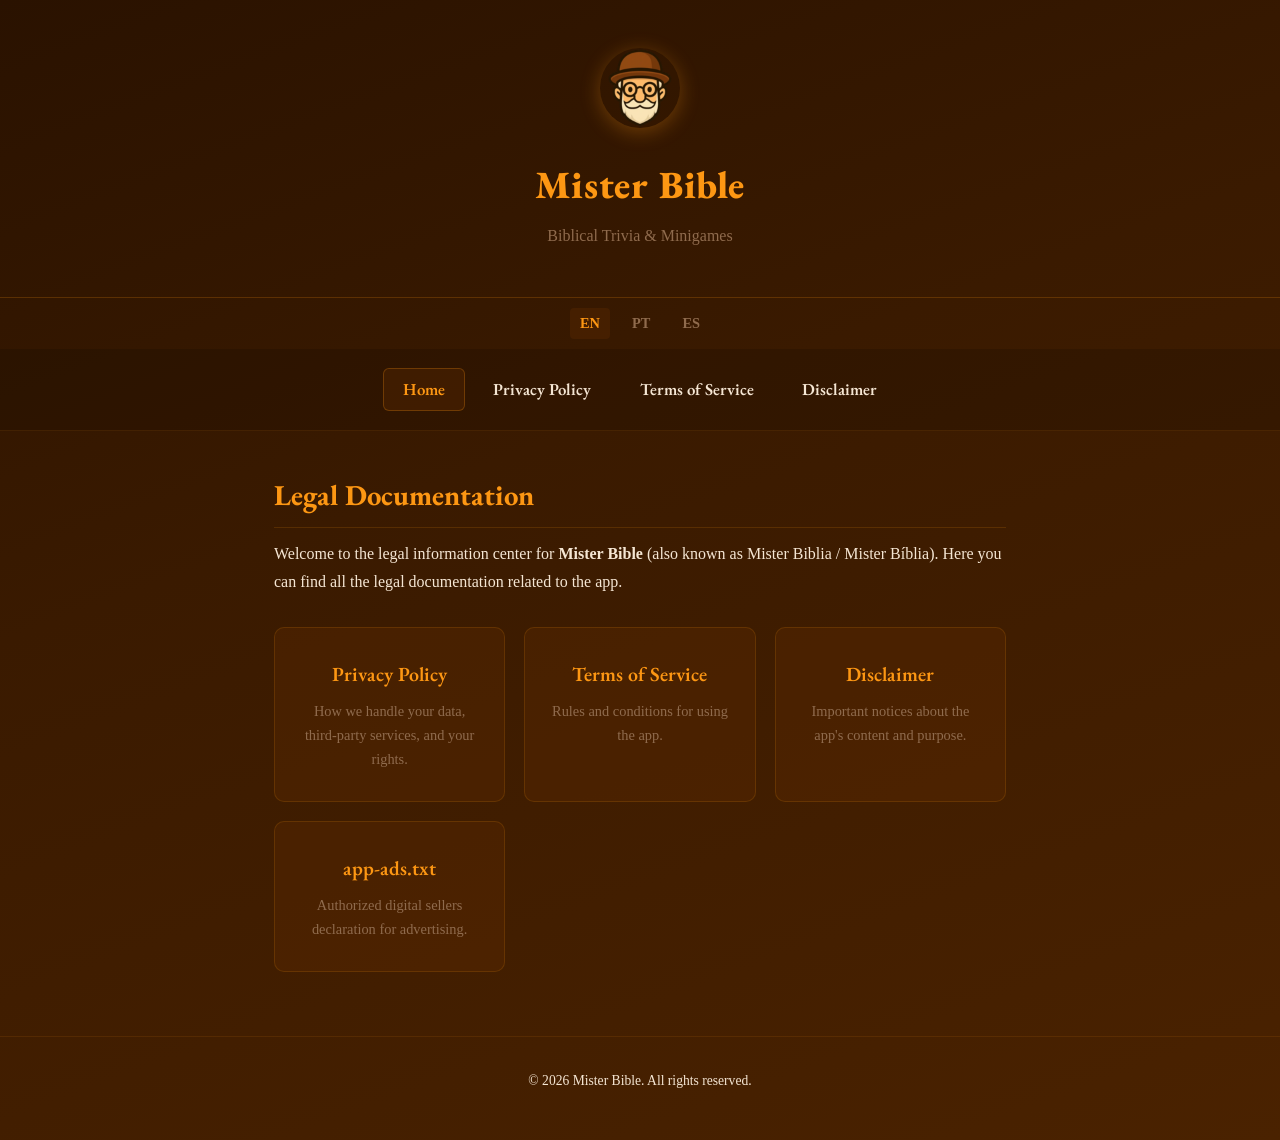
==== index.html @ 21fd506a "Add PT and ES translations with language switcher" ====
<!DOCTYPE html>
<html lang="en">
<head>
  <meta charset="UTF-8">
  <meta name="viewport" content="width=device-width, initial-scale=1.0">
  <title>Mister Bible — Legal</title>
  <link rel="stylesheet" href="style.css">
  <link rel="icon" href="assets/logo.png">
</head>
<body>
  <header>
    <img src="assets/logo.png" alt="Mister Bible">
    <h1>Mister Bible</h1>
    <p>Biblical Trivia &amp; Minigames</p>
  </header>
  <div class="lang-switcher">
    <a href="index.html" class="active-lang">EN</a>
    <a href="pt/index.html">PT</a>
    <a href="es/index.html">ES</a>
  </div>
  <nav>
    <a href="index.html" class="active">Home</a>
    <a href="privacy-policy.html">Privacy Policy</a>
    <a href="terms-of-service.html">Terms of Service</a>
    <a href="disclaimer.html">Disclaimer</a>
  </nav>
  <main>
    <h2>Legal Documentation</h2>
    <p>Welcome to the legal information center for <strong>Mister Bible</strong> (also known as Mister Biblia / Mister Bíblia). Here you can find all the legal documentation related to the app.</p>

    <div class="card-grid">
      <a href="privacy-policy.html" class="card">
        <h3>Privacy Policy</h3>
        <p>How we handle your data, third-party services, and your rights.</p>
      </a>
      <a href="terms-of-service.html" class="card">
        <h3>Terms of Service</h3>
        <p>Rules and conditions for using the app.</p>
      </a>
      <a href="disclaimer.html" class="card">
        <h3>Disclaimer</h3>
        <p>Important notices about the app's content and purpose.</p>
      </a>
      <a href="app-ads.txt" class="card">
        <h3>app-ads.txt</h3>
        <p>Authorized digital sellers declaration for advertising.</p>
      </a>
    </div>
  </main>
  <footer>
    <p>&copy; 2026 Mister Bible. All rights reserved.</p>
  </footer>
</body>
</html>
---- style.css ----
@import url('https://fonts.googleapis.com/css2?family=EB+Garamond:wght@400;600;700;900&display=swap');

:root {
  --brown: #602C02;
  --amber: #FD9713;
  --light-brown: #8F6B4D;
  --bg-dark: #3A1A00;
  --bg-card: rgba(96, 44, 2, 0.35);
  --text-light: #F5E6D3;
  --text-white: #FFFFFF;
}

* {
  margin: 0;
  padding: 0;
  box-sizing: border-box;
}

body {
  font-family: Georgia, 'Times New Roman', serif;
  background: linear-gradient(160deg, #2A1200 0%, var(--bg-dark) 40%, #4A2200 100%);
  color: var(--text-light);
  min-height: 100vh;
  line-height: 1.7;
  font-size: 16px;
}

header {
  text-align: center;
  padding: 3rem 1rem 2rem;
  border-bottom: 1px solid rgba(253, 151, 19, 0.2);
}

header img {
  width: 80px;
  height: 80px;
  border-radius: 50%;
  margin-bottom: 1rem;
  box-shadow: 0 4px 20px rgba(253, 151, 19, 0.3);
}

header h1 {
  font-family: 'EB Garamond', Georgia, serif;
  font-weight: 900;
  font-size: 2.4rem;
  color: var(--amber);
  letter-spacing: 0.02em;
}

header p {
  color: var(--light-brown);
  margin-top: 0.3rem;
  font-size: 1rem;
}

nav {
  text-align: center;
  padding: 1.2rem 1rem;
  background: rgba(0, 0, 0, 0.15);
  border-bottom: 1px solid rgba(253, 151, 19, 0.1);
  display: flex;
  justify-content: center;
  flex-wrap: wrap;
  gap: 0.5rem;
}

nav a {
  color: var(--text-light);
  text-decoration: none;
  font-family: 'EB Garamond', Georgia, serif;
  font-weight: 600;
  font-size: 1.05rem;
  padding: 0.4rem 1.2rem;
  border-radius: 6px;
  transition: all 0.25s ease;
  border: 1px solid transparent;
}

nav a:hover,
nav a.active {
  color: var(--amber);
  background: var(--bg-card);
  border-color: rgba(253, 151, 19, 0.25);
}

main {
  max-width: 780px;
  margin: 0 auto;
  padding: 2.5rem 1.5rem 4rem;
}

h2 {
  font-family: 'EB Garamond', Georgia, serif;
  font-weight: 700;
  font-size: 1.8rem;
  color: var(--amber);
  margin-top: 2.5rem;
  margin-bottom: 0.8rem;
  padding-bottom: 0.4rem;
  border-bottom: 1px solid rgba(253, 151, 19, 0.15);
}

h2:first-child {
  margin-top: 0;
}

h3 {
  font-family: 'EB Garamond', Georgia, serif;
  font-weight: 600;
  font-size: 1.3rem;
  color: var(--text-white);
  margin-top: 1.8rem;
  margin-bottom: 0.5rem;
}

p {
  margin-bottom: 1rem;
  color: var(--text-light);
}

ul, ol {
  margin: 0.5rem 0 1rem 1.5rem;
}

li {
  margin-bottom: 0.4rem;
}

a {
  color: var(--amber);
  text-decoration: none;
  transition: opacity 0.2s;
}

a:hover {
  opacity: 0.8;
  text-decoration: underline;
}

.card-grid {
  display: grid;
  grid-template-columns: repeat(auto-fit, minmax(220px, 1fr));
  gap: 1.2rem;
  margin-top: 2rem;
}

.card {
  background: var(--bg-card);
  border: 1px solid rgba(253, 151, 19, 0.15);
  border-radius: 10px;
  padding: 1.8rem 1.5rem;
  text-align: center;
  transition: all 0.3s ease;
  text-decoration: none;
  display: block;
}

.card:hover {
  transform: translateY(-3px);
  border-color: rgba(253, 151, 19, 0.4);
  box-shadow: 0 8px 30px rgba(0, 0, 0, 0.3);
  text-decoration: none;
}

.card h3 {
  color: var(--amber);
  margin: 0 0 0.5rem;
  font-size: 1.25rem;
}

.card p {
  color: var(--light-brown);
  font-size: 0.9rem;
  margin: 0;
}

.effective-date {
  color: var(--light-brown);
  font-size: 0.9rem;
  font-style: italic;
  margin-bottom: 2rem;
}

.lang-switcher {
  text-align: center;
  padding: 0.6rem 1rem;
  display: flex;
  justify-content: center;
  gap: 0.8rem;
}

.lang-switcher a {
  color: var(--light-brown);
  text-decoration: none;
  font-size: 0.9rem;
  font-weight: 600;
  padding: 0.2rem 0.6rem;
  border-radius: 4px;
  transition: all 0.2s ease;
}

.lang-switcher a:hover {
  color: var(--amber);
  text-decoration: none;
  opacity: 1;
}

.lang-switcher a.active-lang {
  color: var(--amber);
  background: var(--bg-card);
}

footer {
  text-align: center;
  padding: 2rem 1rem;
  border-top: 1px solid rgba(253, 151, 19, 0.1);
  color: var(--light-brown);
  font-size: 0.85rem;
}

@media (max-width: 600px) {
  header h1 {
    font-size: 1.8rem;
  }

  main {
    padding: 1.5rem 1rem 3rem;
  }

  nav a {
    font-size: 0.95rem;
    padding: 0.35rem 0.8rem;
  }

  .card-grid {
    grid-template-columns: 1fr;
  }
}
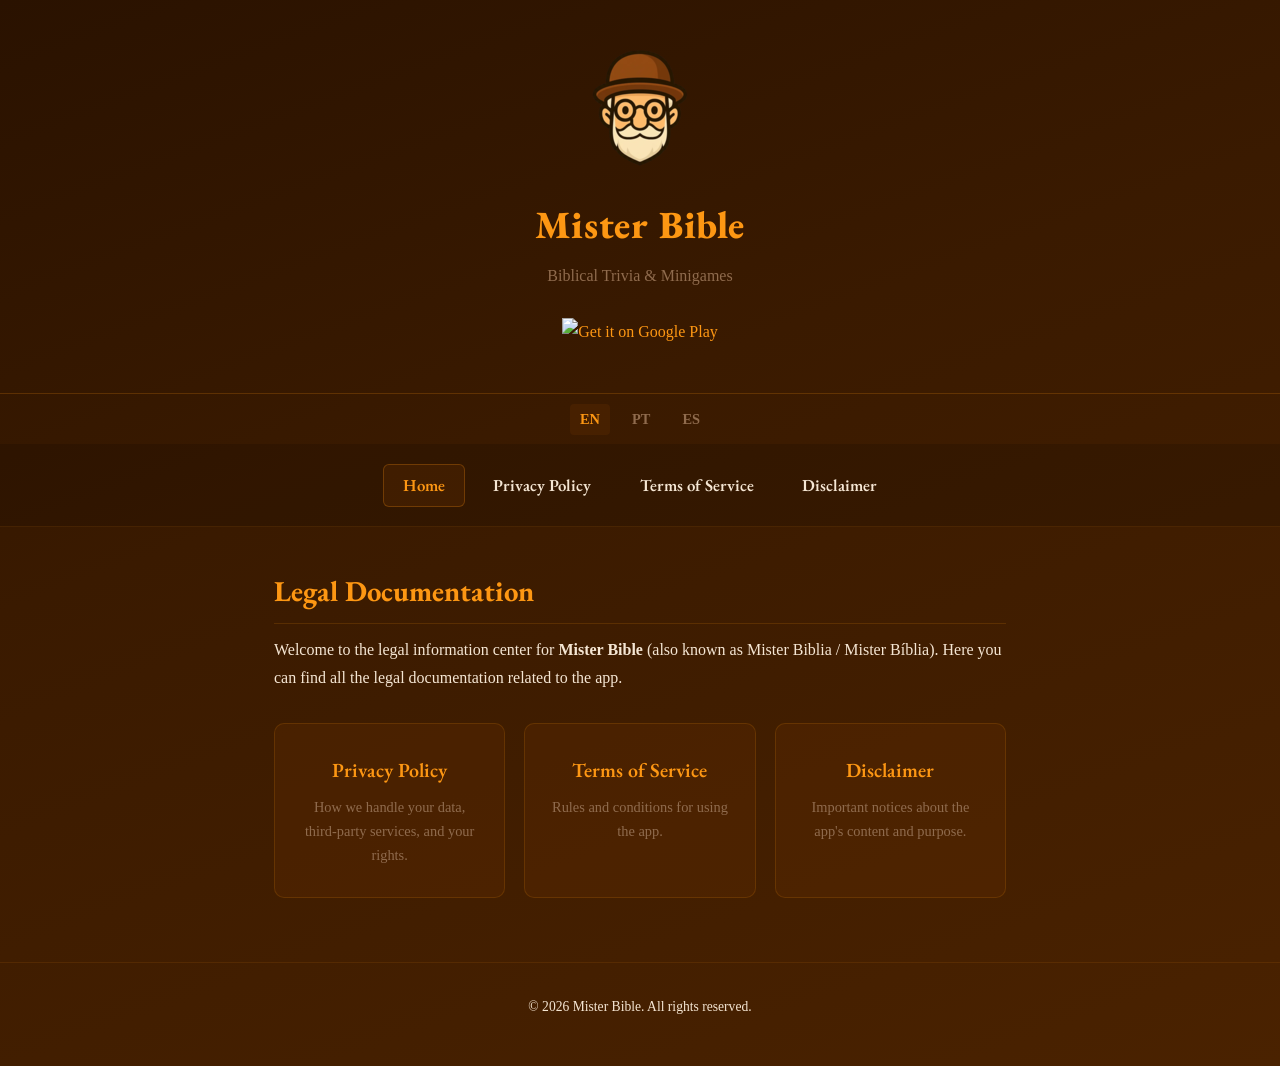
==== commit 79220a8a: "asdasd" ====
--- a/index.html
+++ b/index.html
@@ -1,5 +1,6 @@
 <!DOCTYPE html>
 <html lang="en">
+
 <head>
   <meta charset="UTF-8">
   <meta name="viewport" content="width=device-width, initial-scale=1.0">
@@ -7,11 +8,15 @@
   <link rel="stylesheet" href="style.css">
   <link rel="icon" href="assets/logo.png">
 </head>
+
 <body>
   <header>
     <img src="assets/logo.png" alt="Mister Bible">
     <h1>Mister Bible</h1>
     <p>Biblical Trivia &amp; Minigames</p>
+    <a href="https://play.google.com/store/apps/details?id=com.ldsoulza.misterbiblia" class="store-badge" target="_blank" rel="noopener">
+      <img src="https://play.google.com/intl/en_us/badges/static/images/badges/en_badge_web_generic.png" alt="Get it on Google Play" height="60">
+    </a>
   </header>
   <div class="lang-switcher">
     <a href="index.html" class="active-lang">EN</a>
@@ -26,7 +31,8 @@
   </nav>
   <main>
     <h2>Legal Documentation</h2>
-    <p>Welcome to the legal information center for <strong>Mister Bible</strong> (also known as Mister Biblia / Mister Bíblia). Here you can find all the legal documentation related to the app.</p>
+    <p>Welcome to the legal information center for <strong>Mister Bible</strong> (also known as Mister Biblia / Mister
+      Bíblia). Here you can find all the legal documentation related to the app.</p>
 
     <div class="card-grid">
       <a href="privacy-policy.html" class="card">
@@ -41,14 +47,11 @@
         <h3>Disclaimer</h3>
         <p>Important notices about the app's content and purpose.</p>
       </a>
-      <a href="app-ads.txt" class="card">
-        <h3>app-ads.txt</h3>
-        <p>Authorized digital sellers declaration for advertising.</p>
-      </a>
     </div>
   </main>
   <footer>
     <p>&copy; 2026 Mister Bible. All rights reserved.</p>
   </footer>
 </body>
-</html>
+
+</html>
--- a/style.css
+++ b/style.css
@@ -32,11 +32,9 @@
 }
 
 header img {
-  width: 80px;
-  height: 80px;
-  border-radius: 50%;
+  width: 120px;
+  height: 120px;
   margin-bottom: 1rem;
-  box-shadow: 0 4px 20px rgba(253, 151, 19, 0.3);
 }
 
 header h1 {
@@ -51,6 +49,22 @@
   color: var(--light-brown);
   margin-top: 0.3rem;
   font-size: 1rem;
+}
+
+.store-badge {
+  display: inline-block;
+  margin-top: 0.8rem;
+  transition: transform 0.2s ease, opacity 0.2s ease;
+}
+
+.store-badge:hover {
+  transform: scale(1.05);
+  opacity: 0.9;
+  text-decoration: none;
+}
+
+.store-badge img {
+  height: 60px;
 }
 
 nav {
@@ -118,7 +132,8 @@
   color: var(--text-light);
 }
 
-ul, ol {
+ul,
+ol {
   margin: 0.5rem 0 1rem 1.5rem;
 }
 
@@ -235,4 +250,4 @@
   .card-grid {
     grid-template-columns: 1fr;
   }
-}
+}
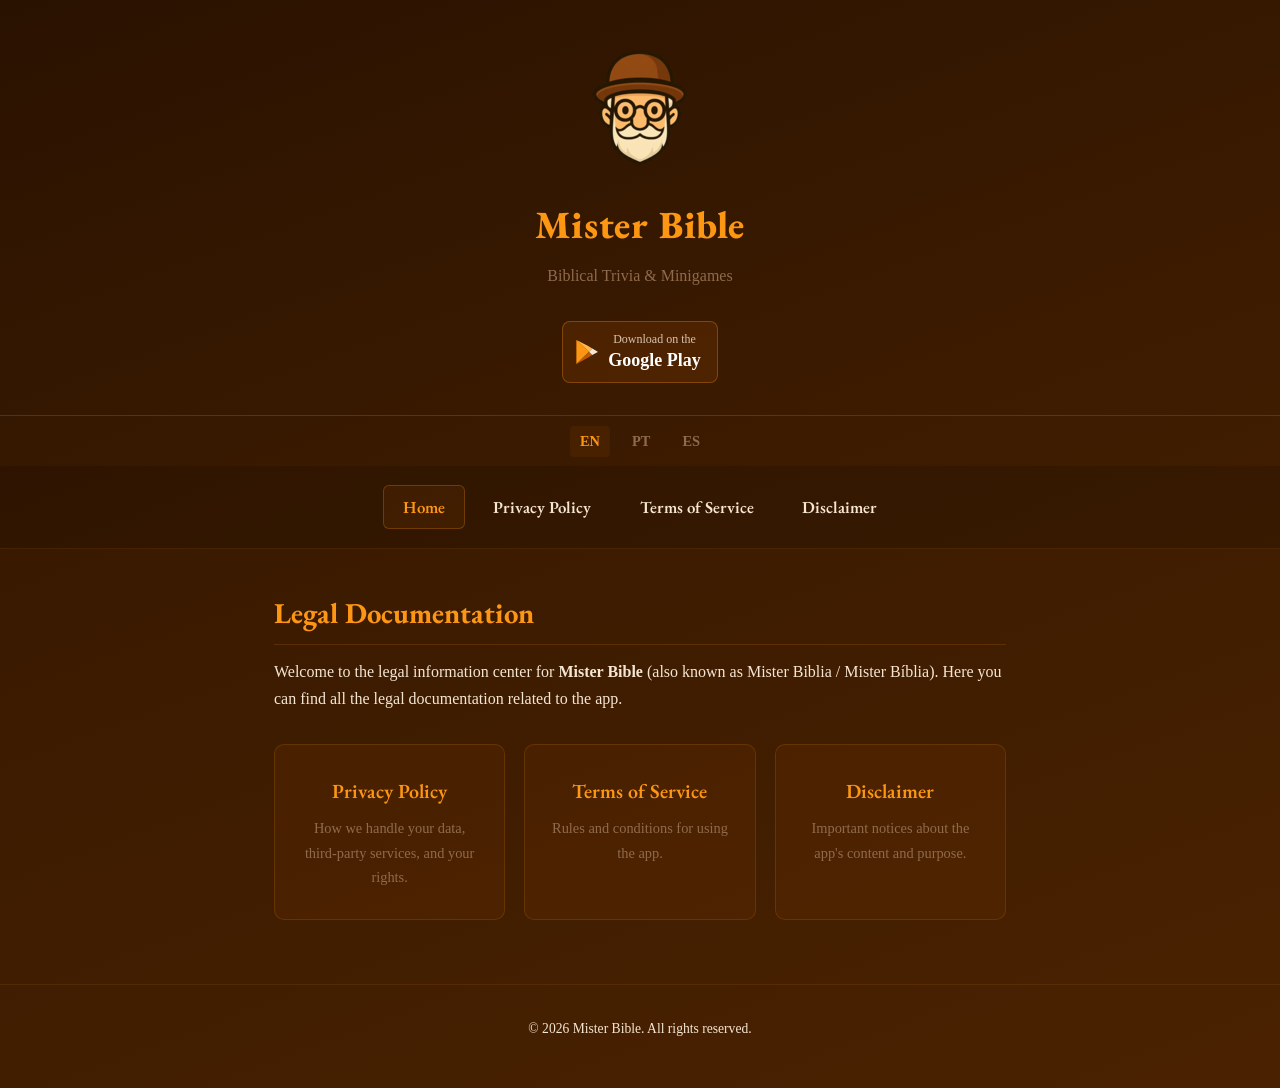
==== commit ee89b760: "gogogogogo" ====
--- a/index.html
+++ b/index.html
@@ -14,8 +14,11 @@
     <img src="assets/logo.png" alt="Mister Bible">
     <h1>Mister Bible</h1>
     <p>Biblical Trivia &amp; Minigames</p>
-    <a href="https://play.google.com/store/apps/details?id=com.ldsoulza.misterbiblia" class="store-badge" target="_blank" rel="noopener">
-      <img src="https://play.google.com/intl/en_us/badges/static/images/badges/en_badge_web_generic.png" alt="Get it on Google Play" height="60">
+    <!-- Google Play button -->
+    <a href="https://play.google.com/store/apps/details?id=com.ldsoulza.misterbiblia" target="_blank"
+      class="market-btn google-btn" role="button">
+      <span class="market-button-subtitle">Download on the</span>
+      <span class="market-button-title">Google Play</span>
     </a>
   </header>
   <div class="lang-switcher">
--- a/style.css
+++ b/style.css
@@ -51,20 +51,44 @@
   font-size: 1rem;
 }
 
-.store-badge {
+.market-btn {
   display: inline-block;
-  margin-top: 0.8rem;
-  transition: transform 0.2s ease, opacity 0.2s ease;
-}
-
-.store-badge:hover {
-  transform: scale(1.05);
-  opacity: 0.9;
-  text-decoration: none;
-}
-
-.store-badge img {
-  height: 60px;
+  margin-top: 1rem;
+  padding: 0.4rem 1rem;
+  padding-left: 2.8125rem;
+  border-radius: 8px;
+  border: 1px solid rgba(253, 151, 19, 0.3);
+  background-color: rgba(96, 44, 2, 0.5);
+  background-position: center left 0.75rem;
+  background-size: 1.5rem 1.5rem;
+  background-repeat: no-repeat;
+  text-decoration: none;
+  transition: border-color 0.25s ease-in-out, background-color 0.25s ease-in-out;
+}
+
+.market-btn .market-button-title {
+  display: block;
+  color: var(--text-white);
+  font-size: 1.125rem;
+  font-weight: 600;
+}
+
+.market-btn .market-button-subtitle {
+  display: block;
+  margin-bottom: -0.25rem;
+  color: #D9C4B0;
+  font-size: 0.75rem;
+}
+
+.market-btn:hover {
+  background-color: rgba(96, 44, 2, 0.8);
+  border-color: var(--amber);
+  text-decoration: none;
+  opacity: 1;
+}
+
+.google-btn {
+  background-image: url([data-uri]);
 }
 
 nav {
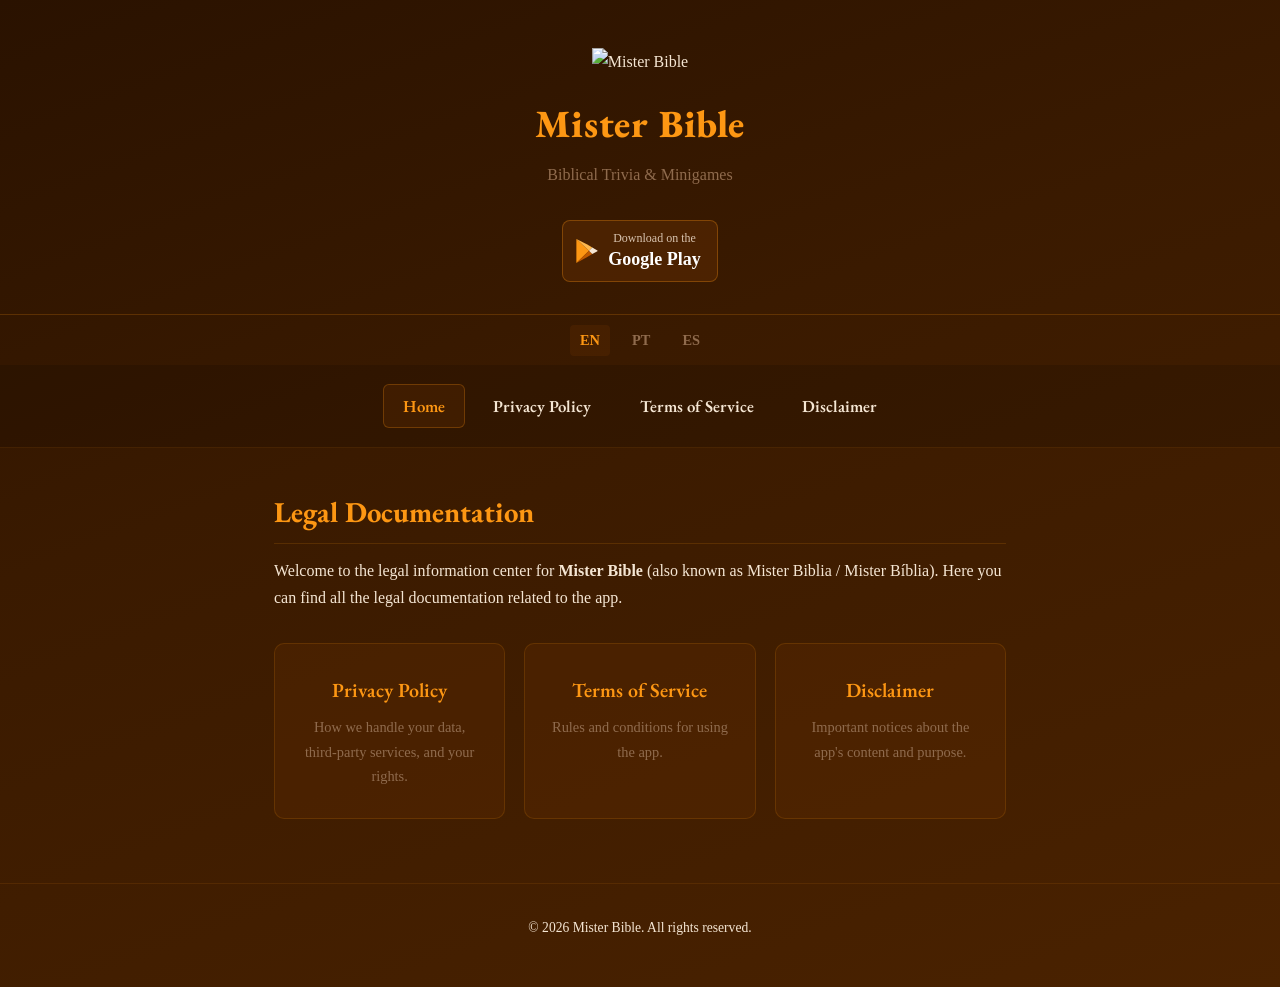
==== commit a38fd38d: "subindo" ====
--- a/index.html
+++ b/index.html
@@ -11,7 +11,7 @@
 
 <body>
   <header>
-    <img src="assets/logo.png" alt="Mister Bible">
+    <img src="assets/launch_icon.webp" alt="Mister Bible">
     <h1>Mister Bible</h1>
     <p>Biblical Trivia &amp; Minigames</p>
     <!-- Google Play button -->
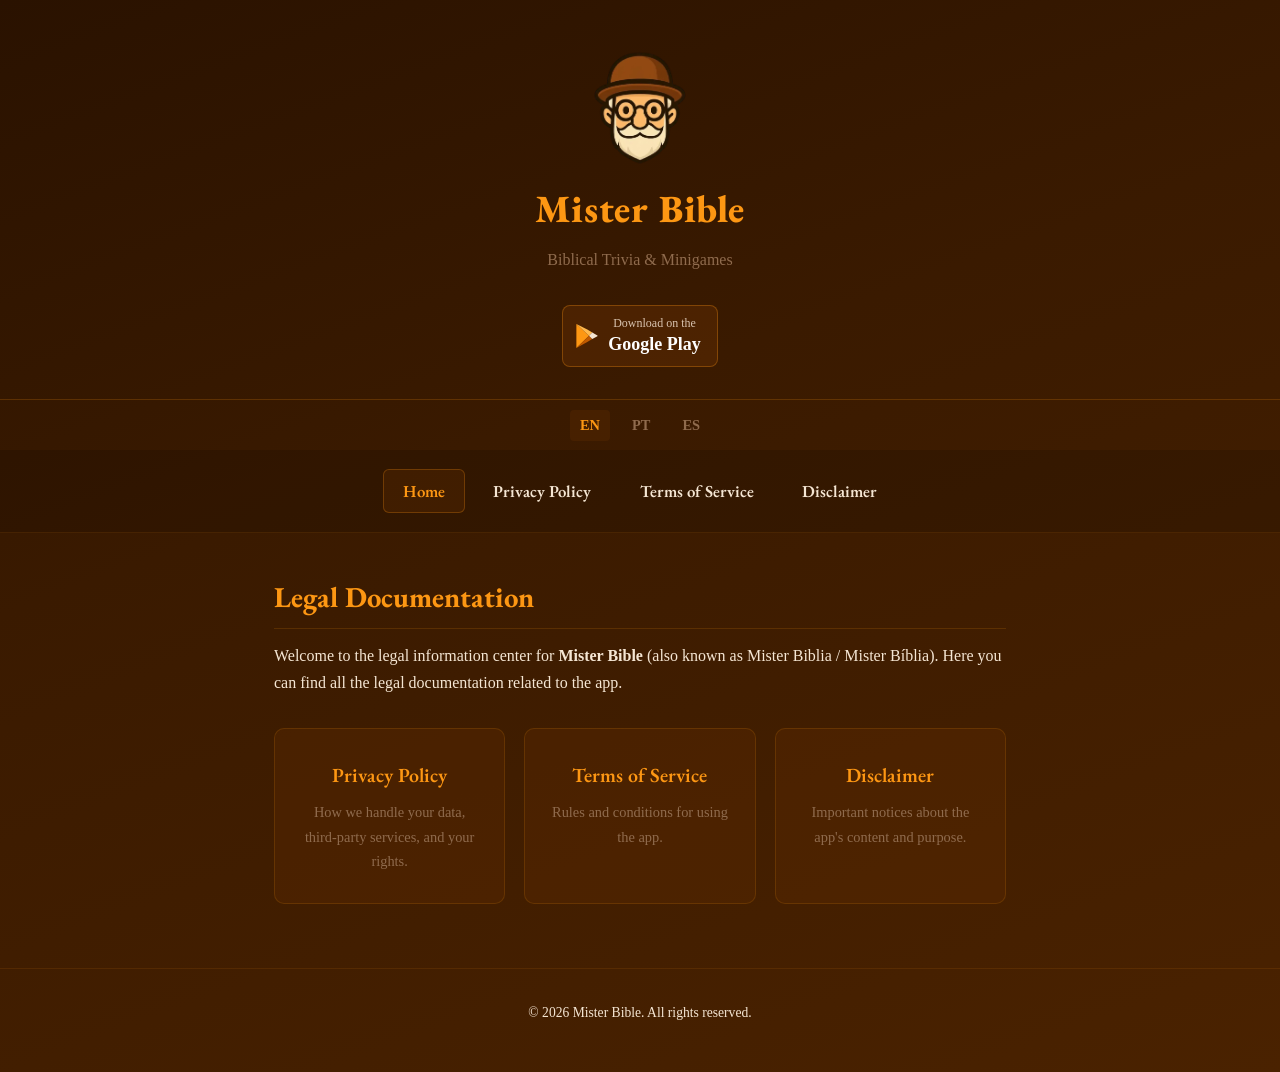
==== commit dbd08435: "gogogogo" ====
--- a/index.html
+++ b/index.html
@@ -11,7 +11,7 @@
 
 <body>
   <header>
-    <img src="assets/launch_icon.webp" alt="Mister Bible">
+    <img src="assets/logo.webp" alt="Mister Bible">
     <h1>Mister Bible</h1>
     <p>Biblical Trivia &amp; Minigames</p>
     <!-- Google Play button -->
--- a/style.css
+++ b/style.css
@@ -32,9 +32,9 @@
 }
 
 header img {
-  width: 120px;
+  /* width: 120px; */
   height: 120px;
-  margin-bottom: 1rem;
+  /* margin-bottom: 1rem; */
 }
 
 header h1 {
